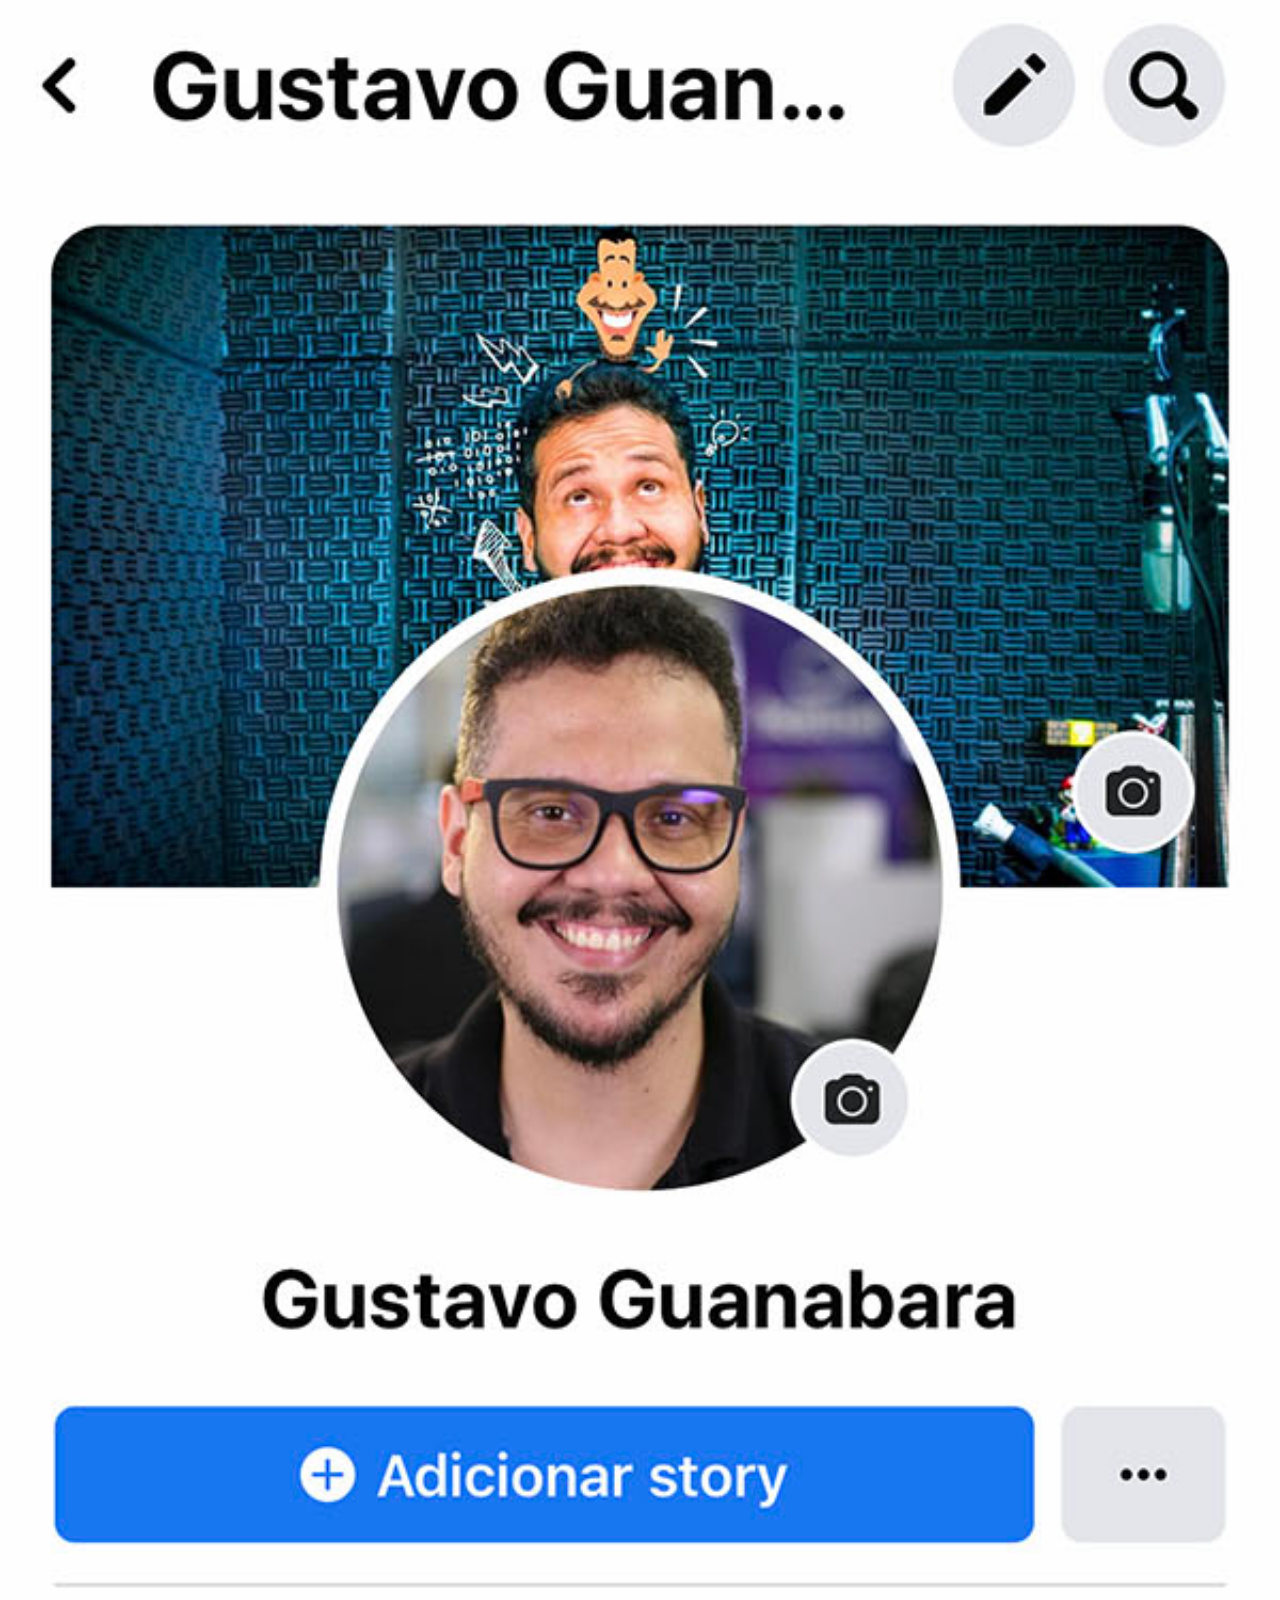
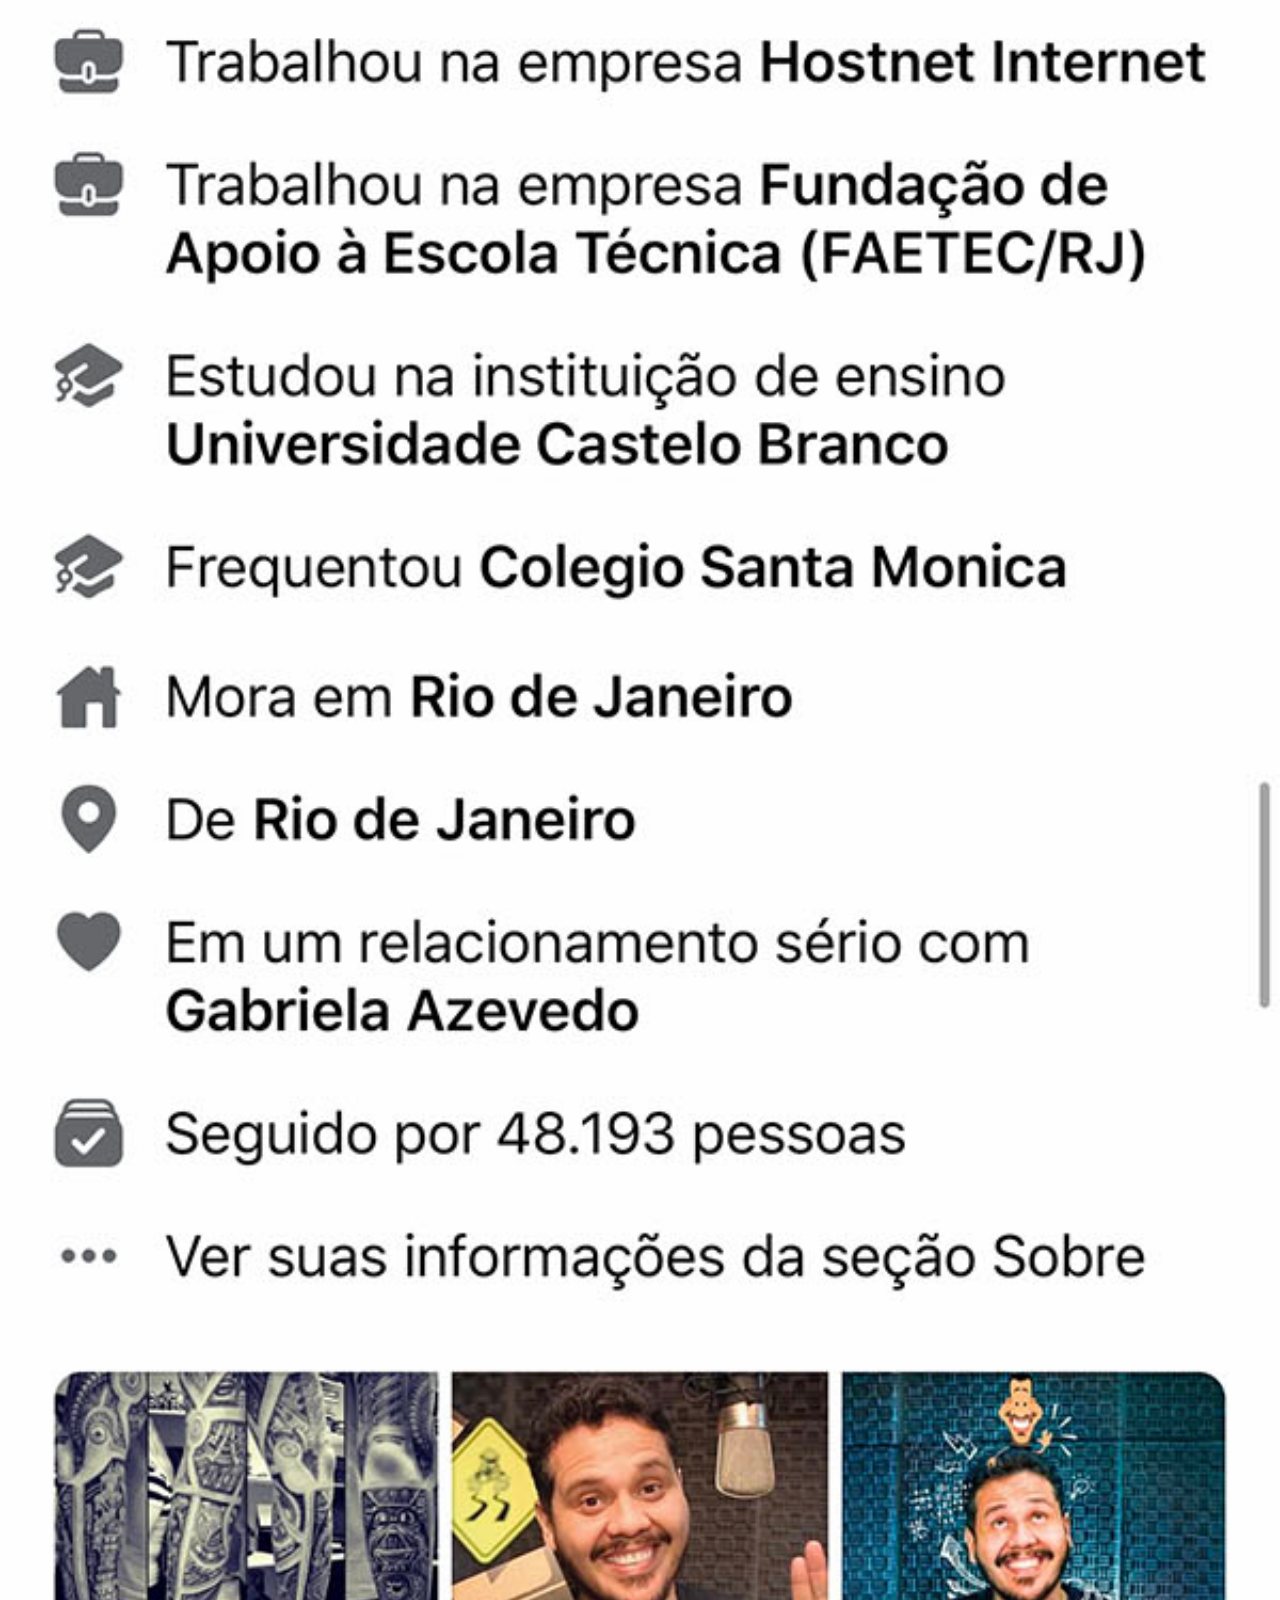
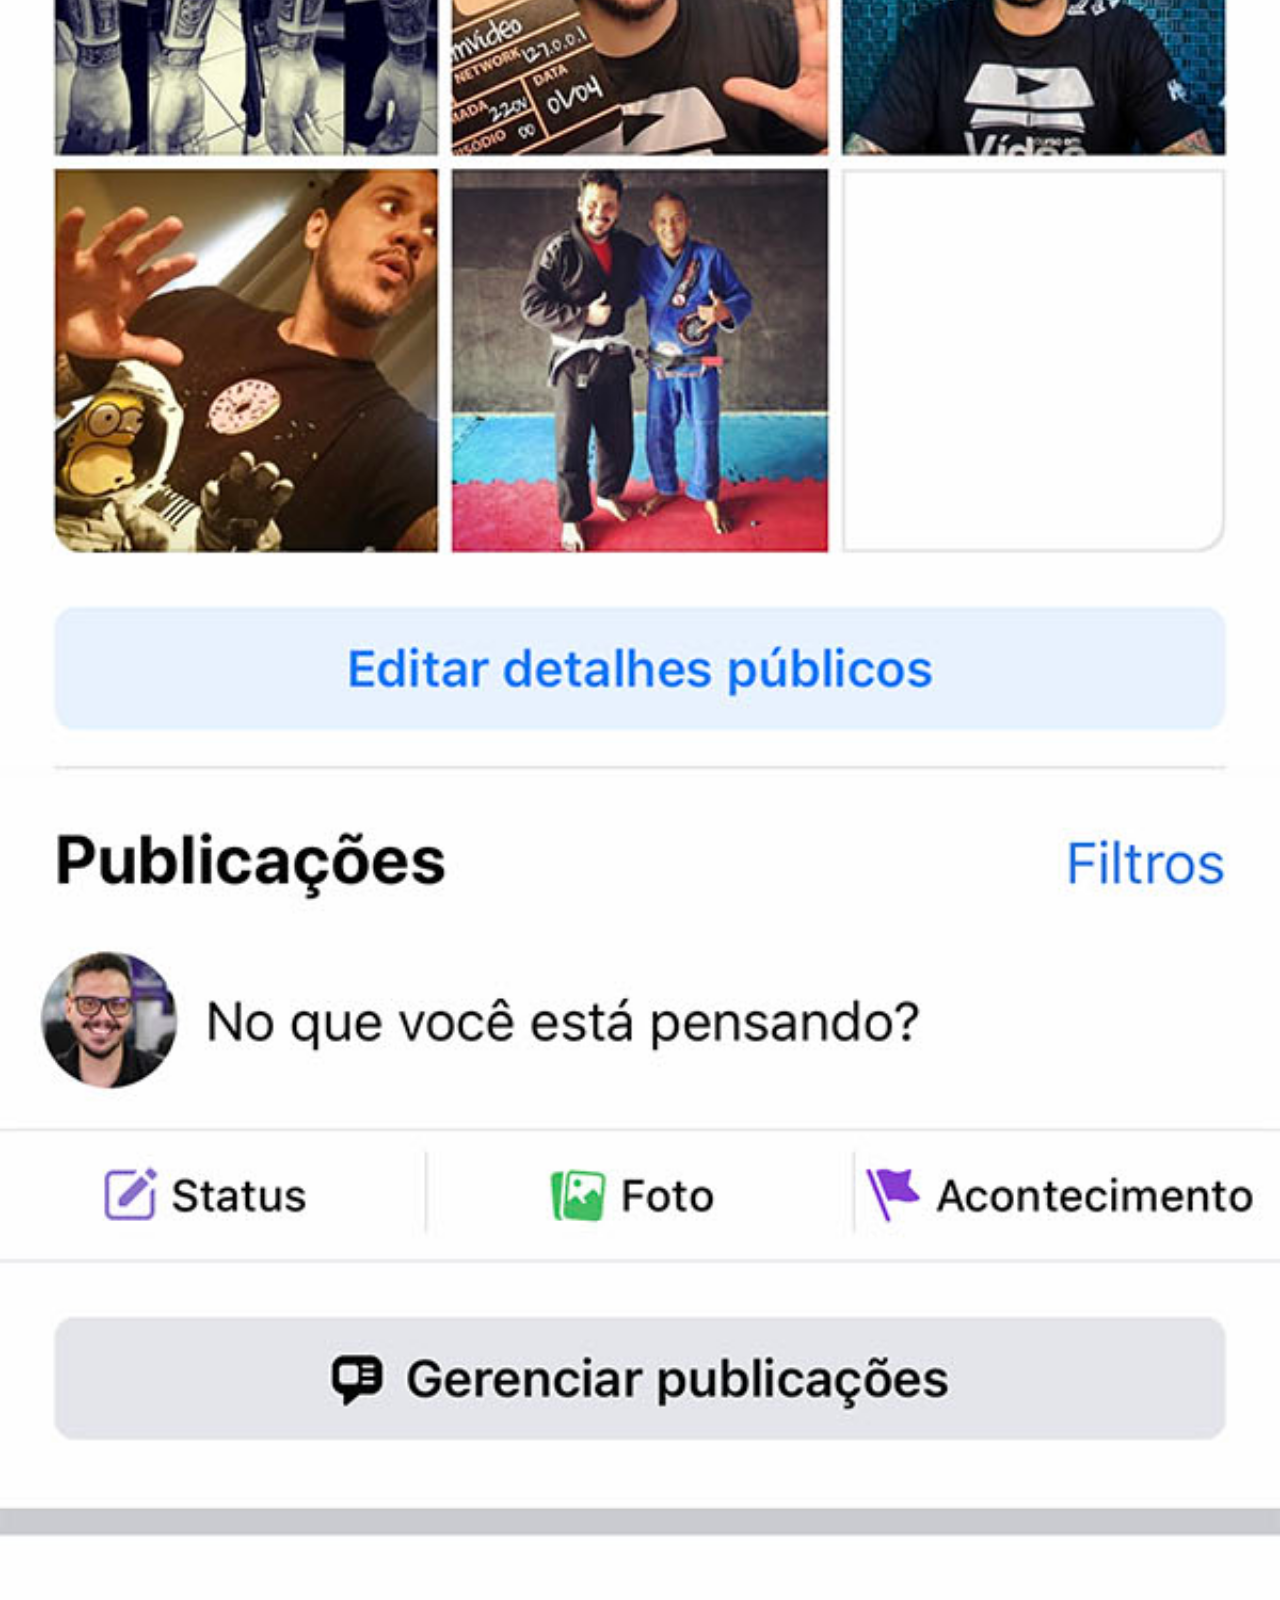
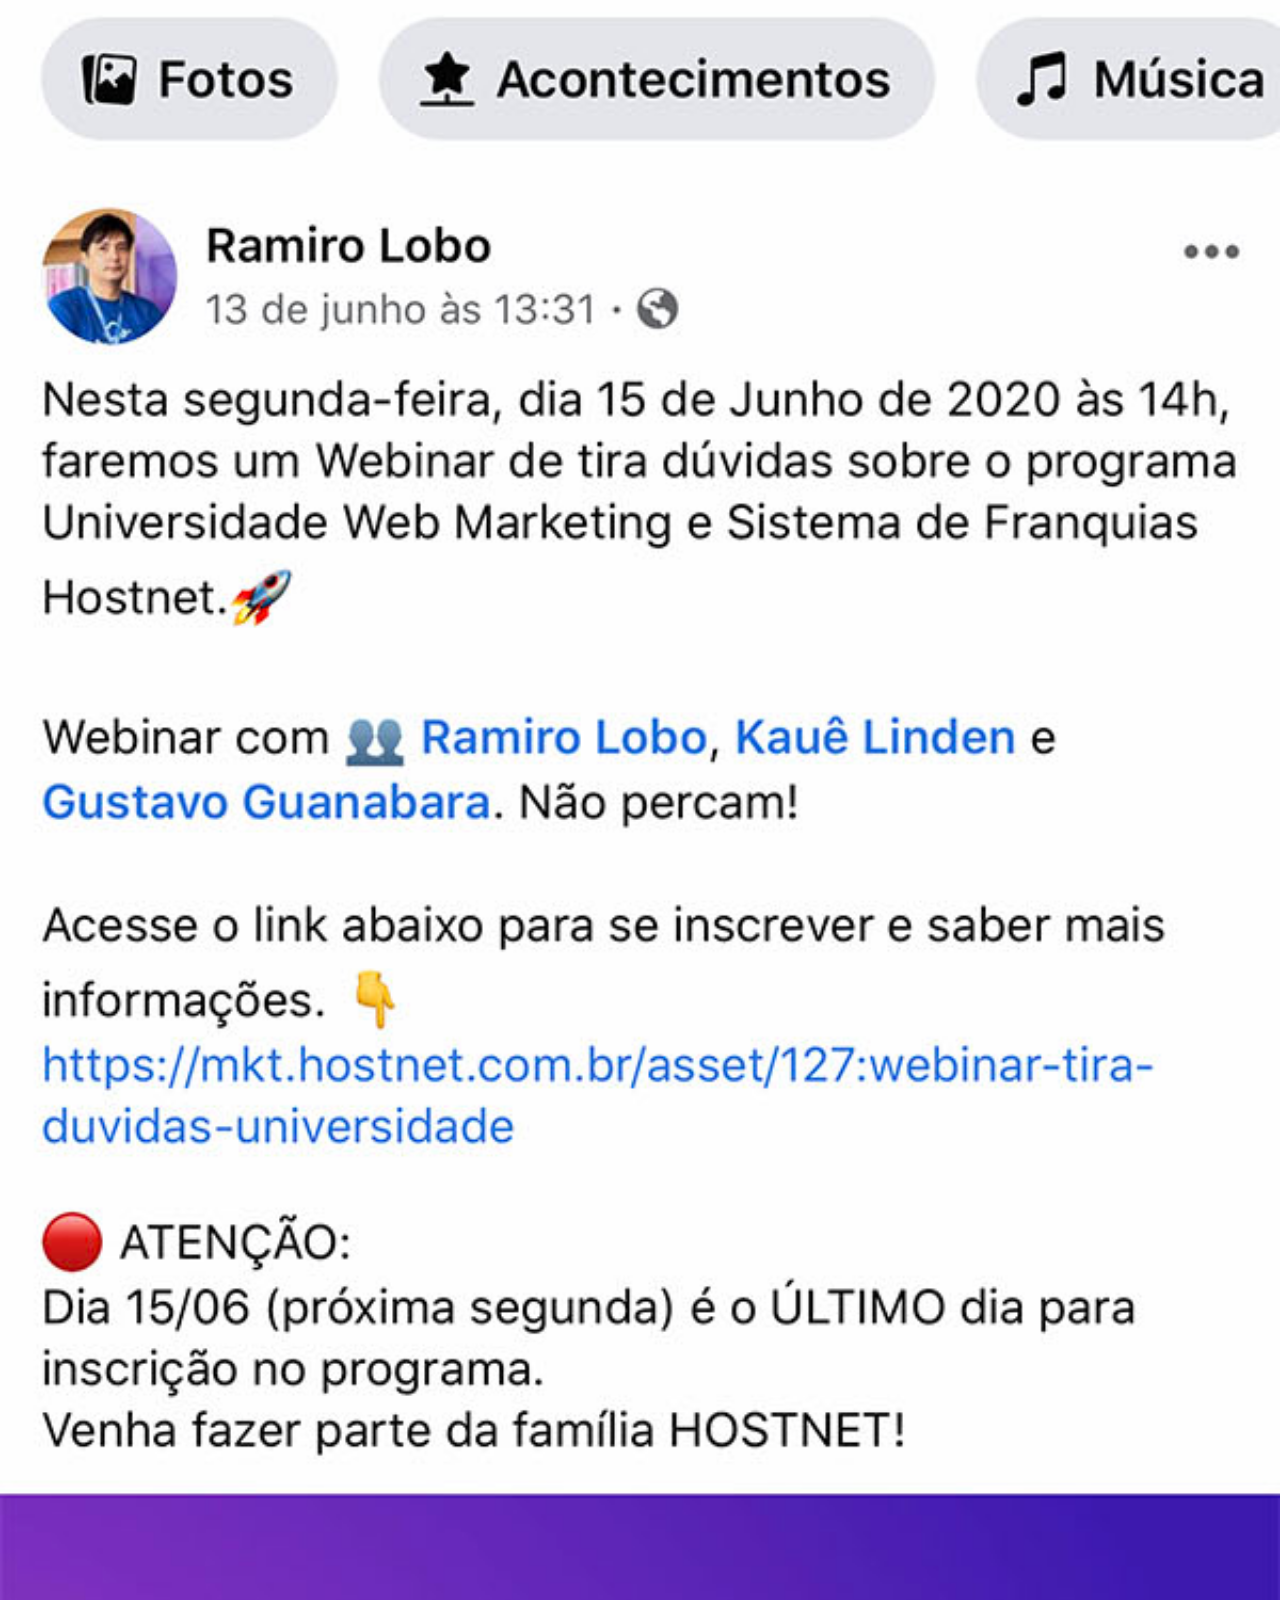
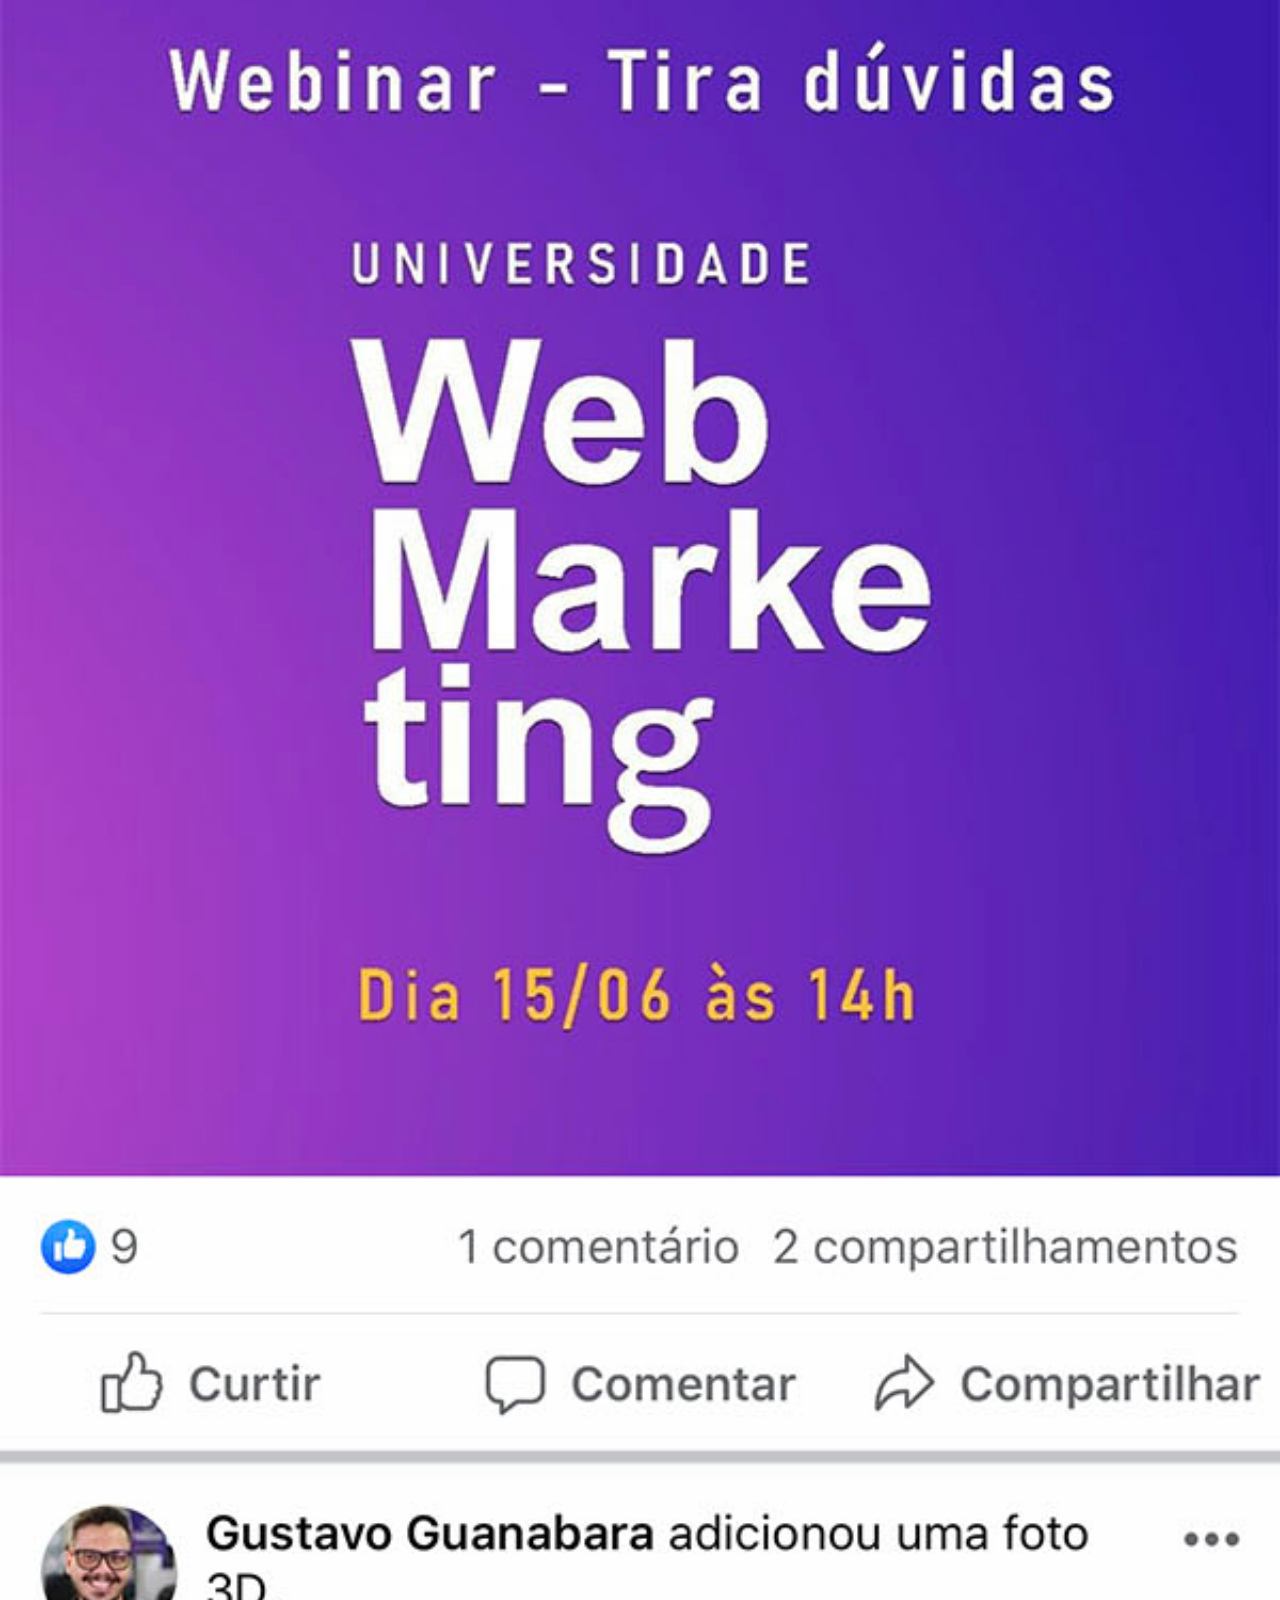
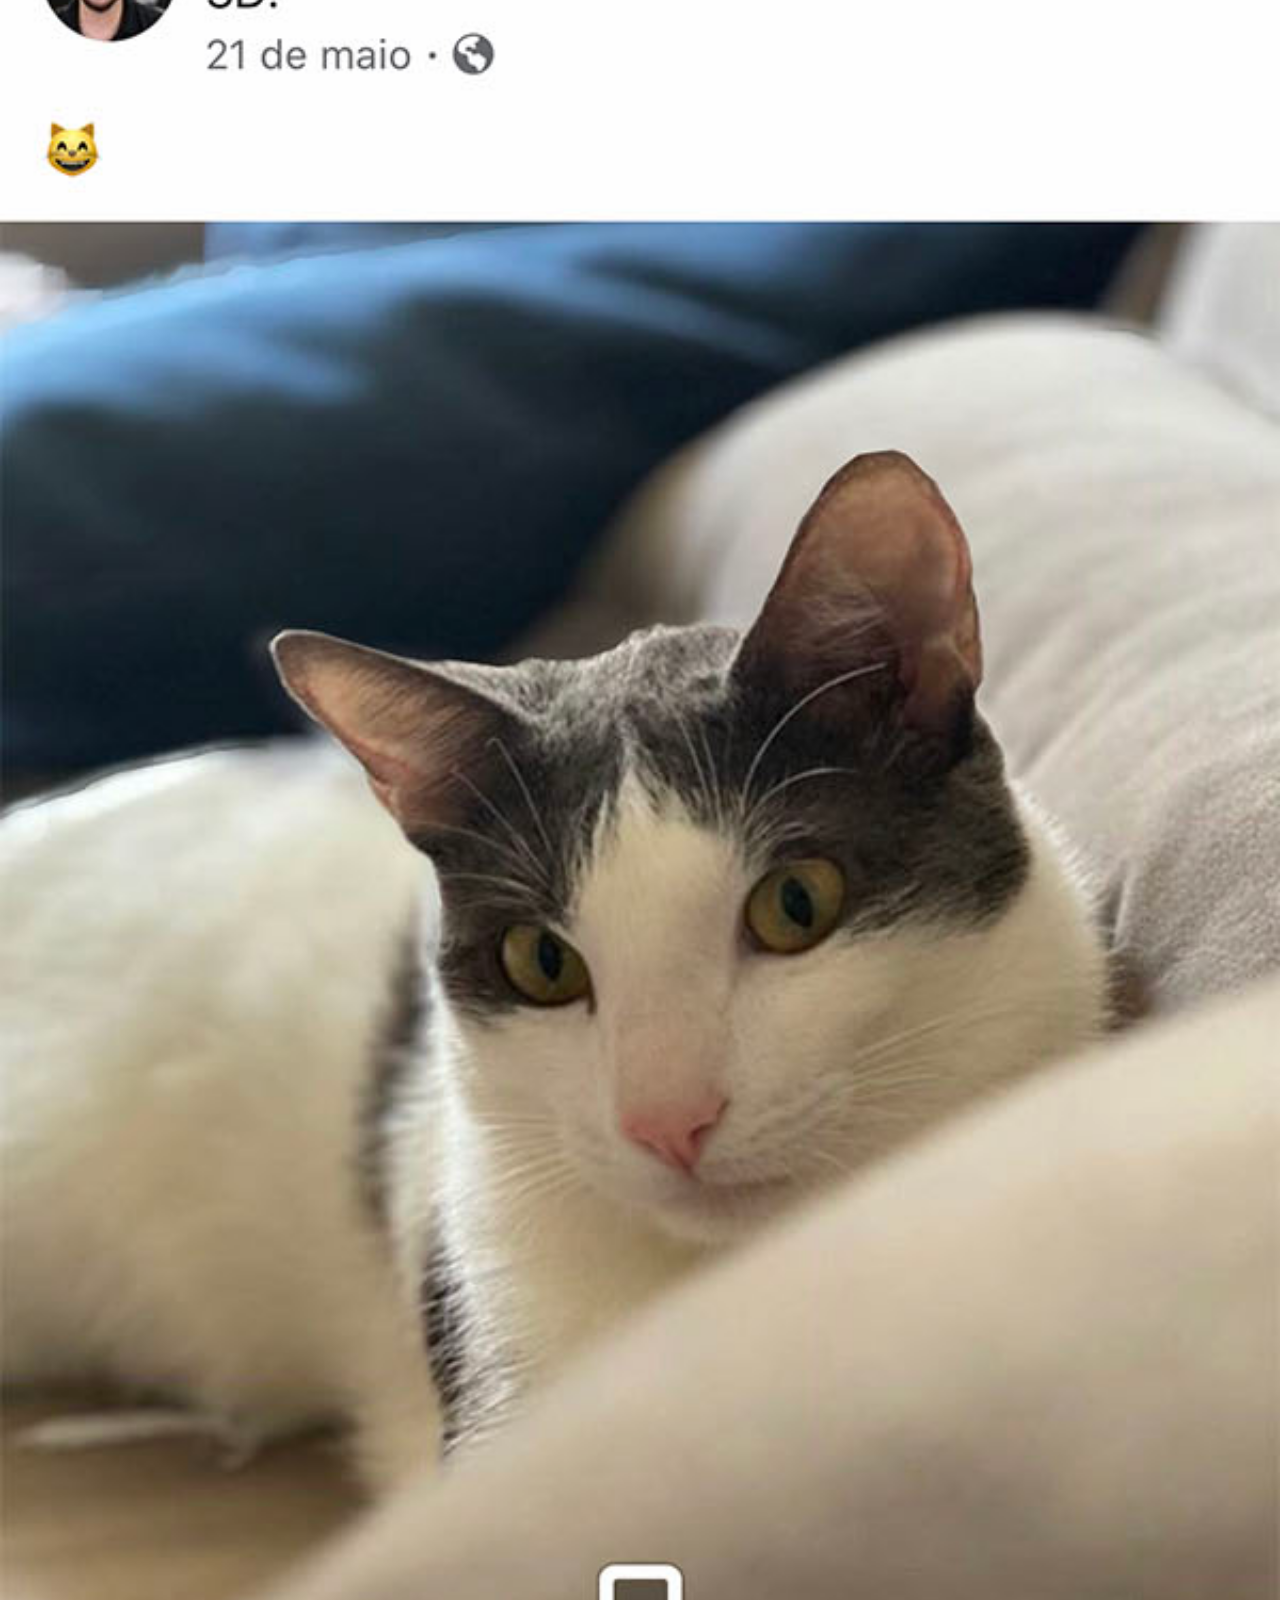
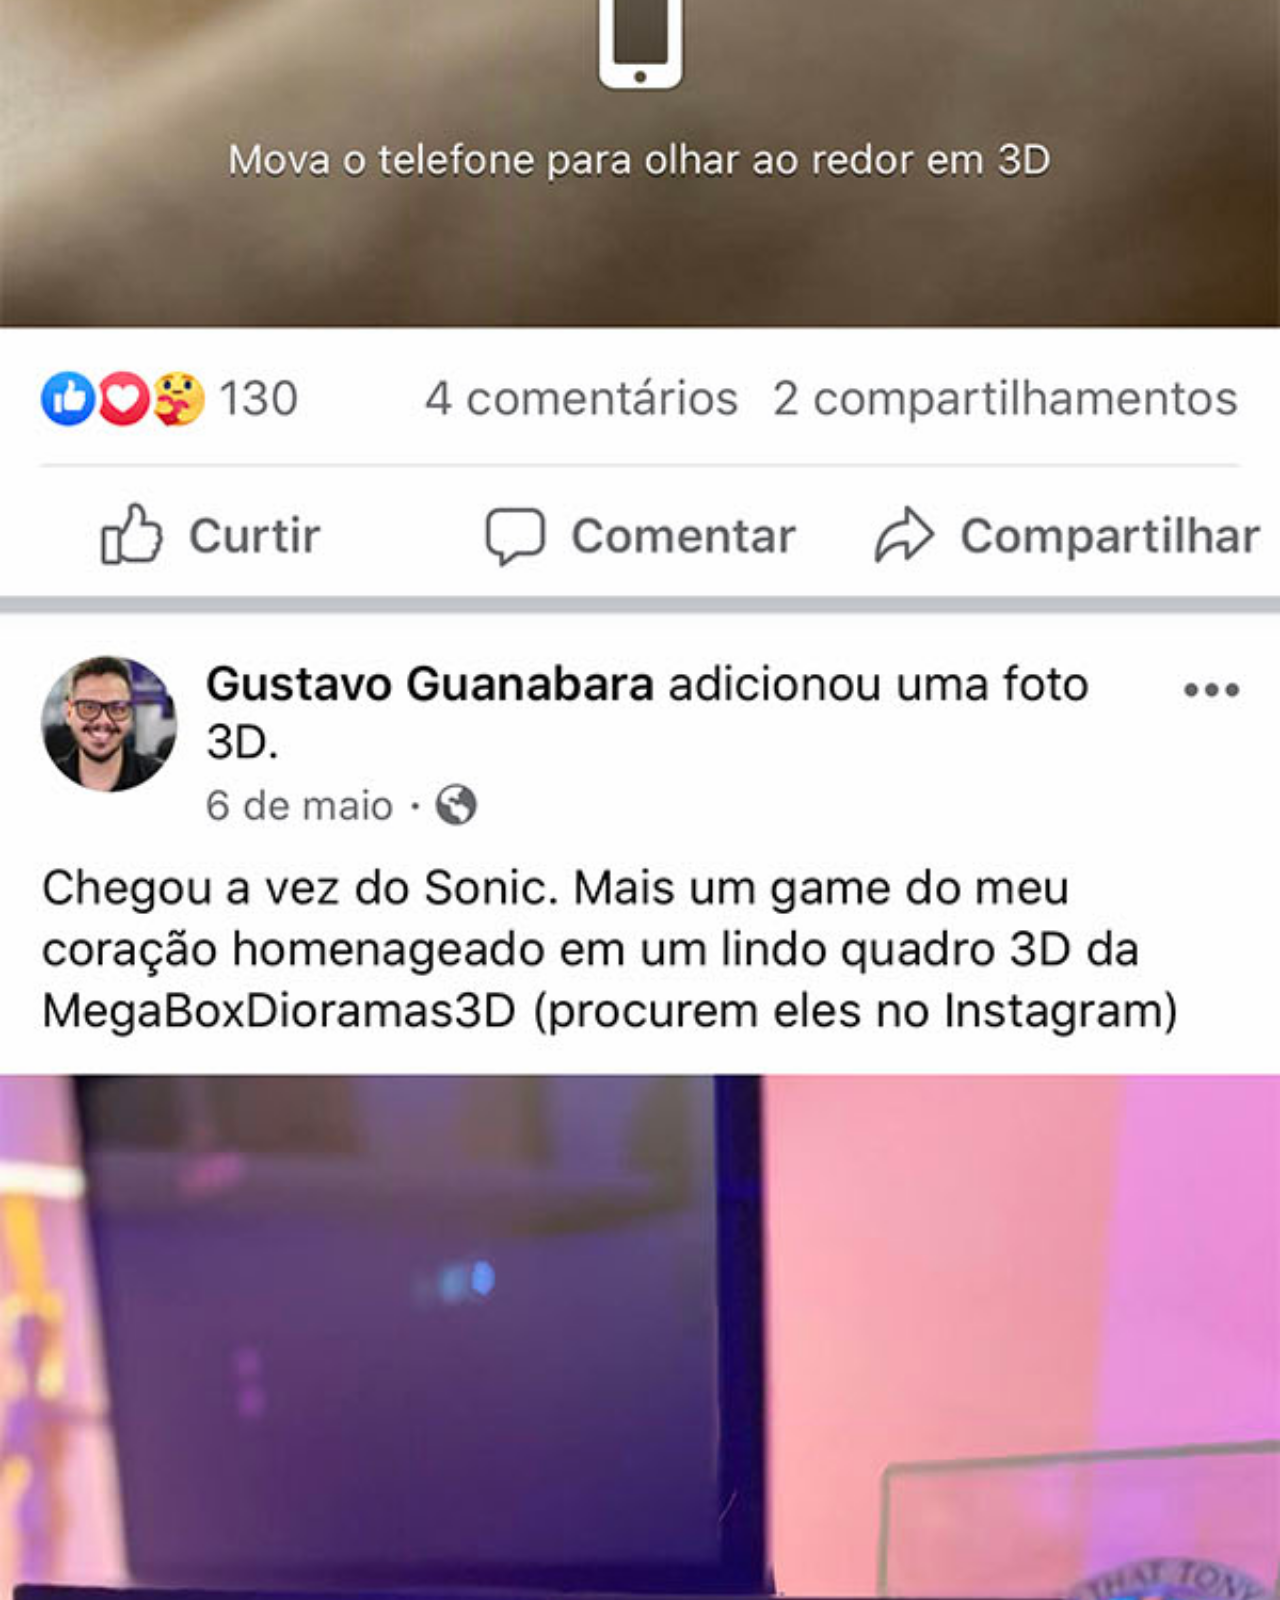
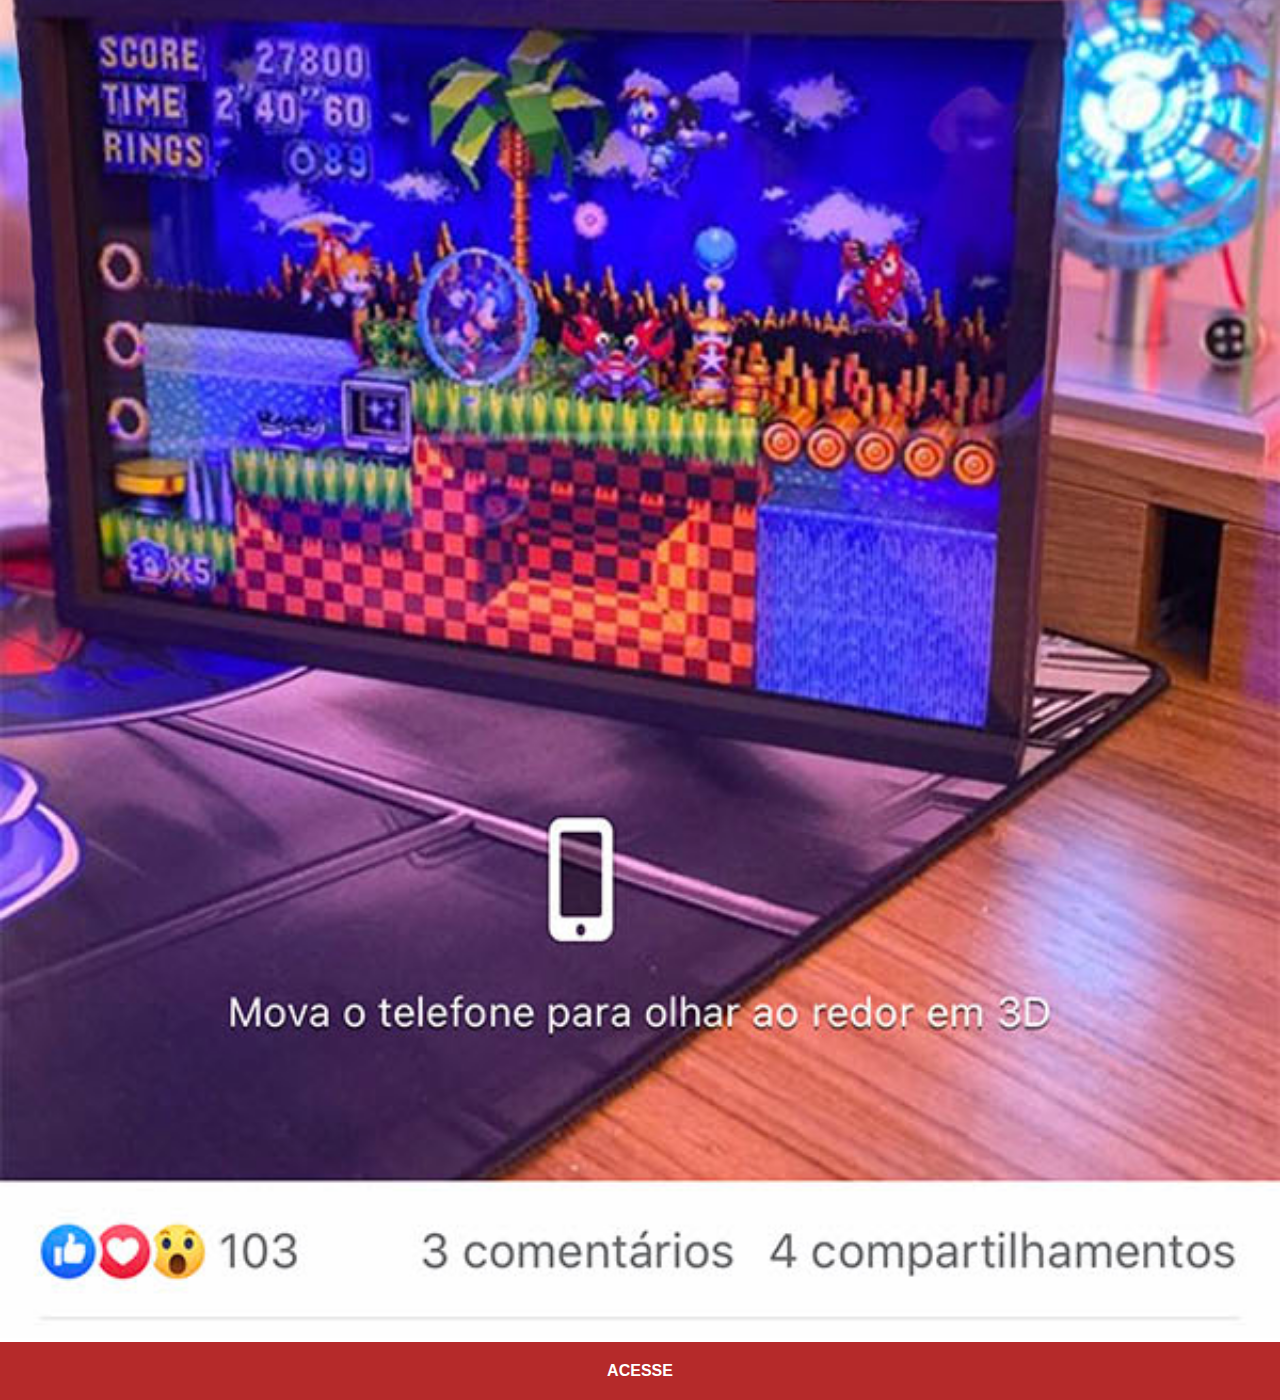
==== facebook.html @ aa4cdc47 "atualização de botoes e paginas" ====
<!DOCTYPE html>
<html lang="pt-br">
<head>
    <meta charset="UTF-8">
    <meta name="viewport" content="width=device-width, initial-scale=1.0">
    <title>facebook</title>
    <link rel="stylesheet" href="estilos/social.css">
</head>
<body>
    <img src="imagens/tela-facebook.jpg"  alt="facebook">
    <a href="https://www.facebook.com/" target="_blank">ACESSE</a>
    
</body>
</html>
---- estilos/social.css ----
@charset "UTF-8";

* {
    margin: 0px;
    padding: 0px;
    font-family: Arial, Helvetica, sans-serif;
}
::-webkit-scrollbar {
    width: 0px;
    height: 0px;
}
img {
    width: 100vw;
}
a { 
    display: block;
    background-color: rgb(181, 42, 42);
    text-align: center;
    padding: 20px;
    color: white;
    font-weight: bolder;
    text-decoration: none;


}

a:hover {
    background-color: red;
}
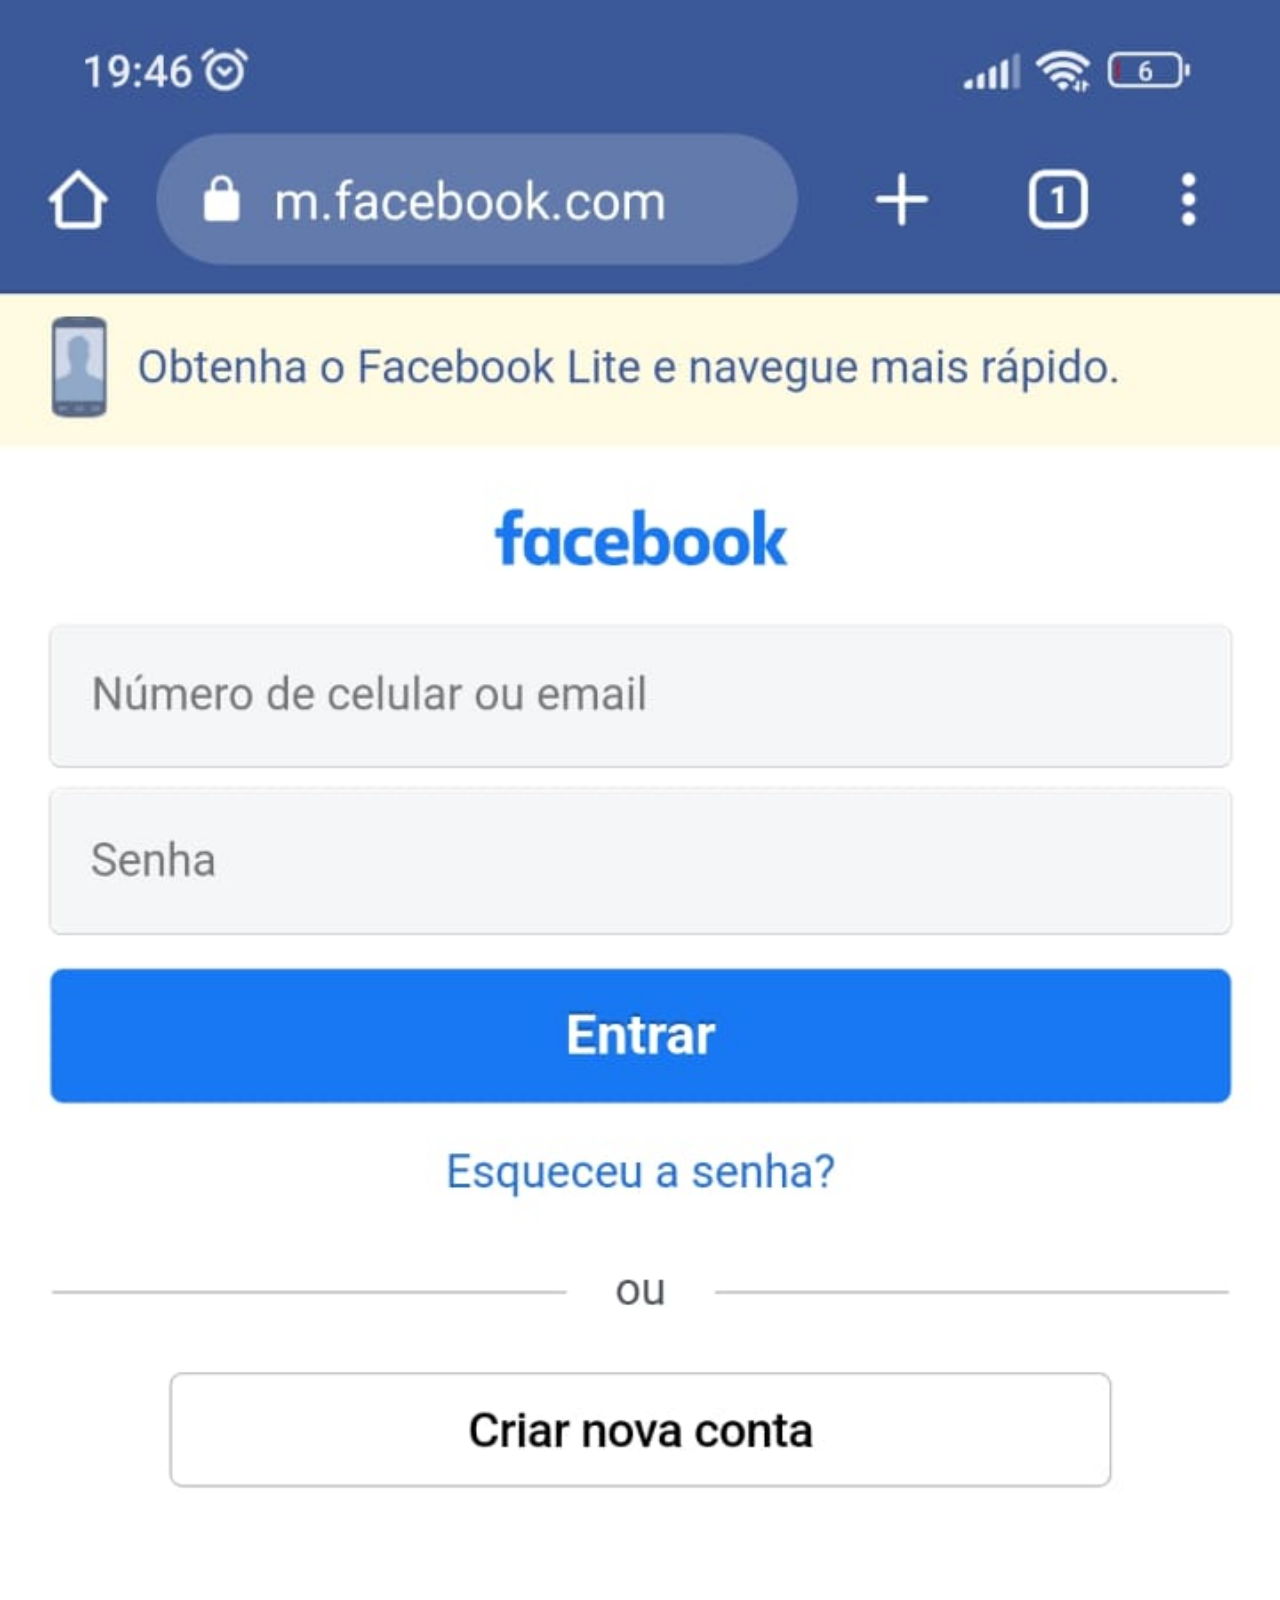
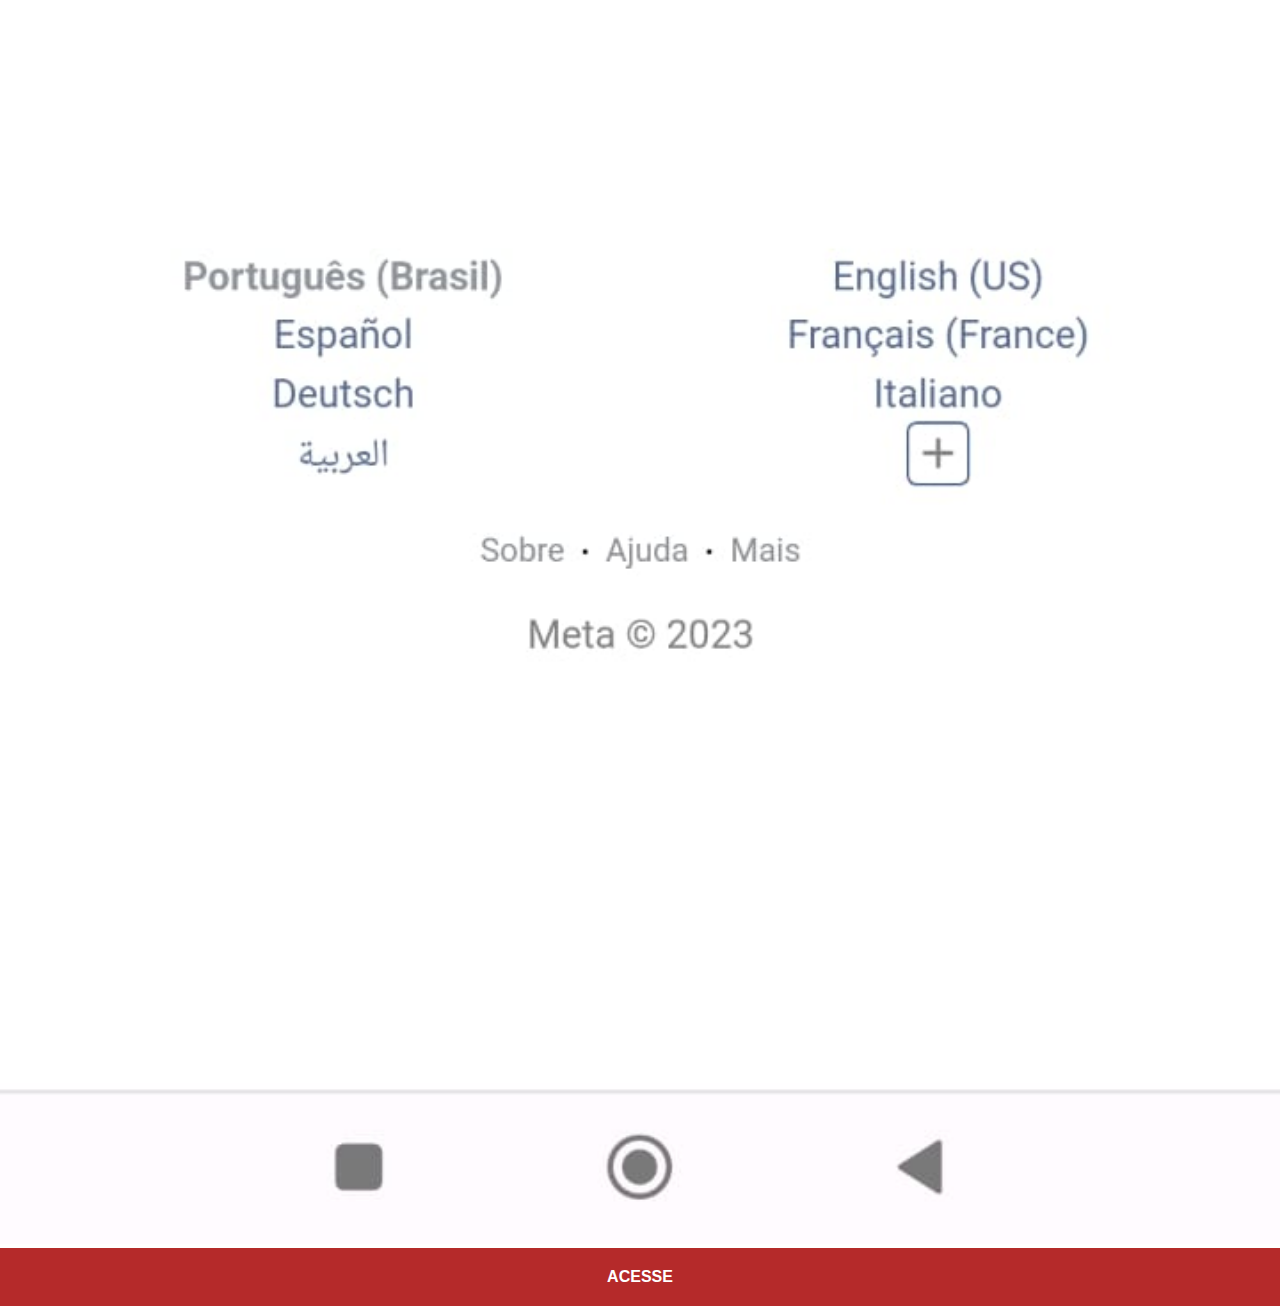
==== commit 49484caf: "projeto terminado" ====
--- a/facebook.html
+++ b/facebook.html
@@ -7,7 +7,7 @@
     <link rel="stylesheet" href="estilos/social.css">
 </head>
 <body>
-    <img src="imagens/tela-facebook.jpg"  alt="facebook">
+    <img src="imagens/tela-facebook2.jpeg"  alt="facebook">
     <a href="https://www.facebook.com/" target="_blank">ACESSE</a>
     
 </body>
